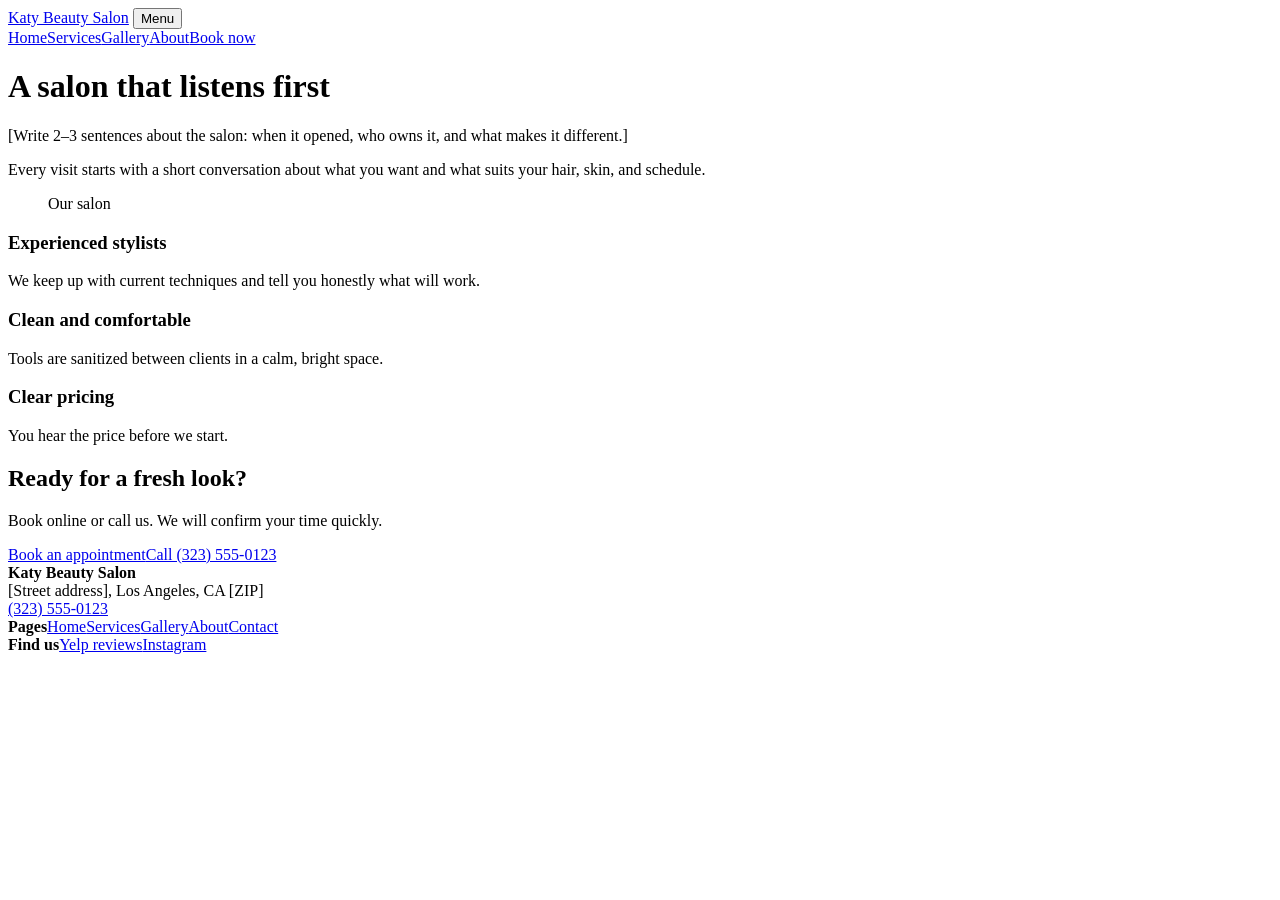
==== about.html @ 082a3955 "Add files via upload" ====
<!DOCTYPE html>
<html lang="en"><head><meta charset="utf-8"><meta name="viewport" content="width=device-width, initial-scale=1">
<title>About | Katy Beauty Salon, Los Angeles</title><meta name="description" content="About Katy Beauty Salon, a Los Angeles salon for hair, nails and skin.">
<link rel="icon" href="data:image/svg+xml,%3Csvg xmlns='http://www.w3.org/2000/svg' viewBox='0 0 100 100'%3E%3Ctext y='.9em' font-size='90'%3E💅%3C/text%3E%3C/svg%3E">
<link rel="preconnect" href="https://fonts.googleapis.com"><link rel="preconnect" href="https://fonts.gstatic.com" crossorigin>
<link href="https://fonts.googleapis.com/css2?family=Bricolage+Grotesque:opsz,wght@12..96,700;12..96,800&family=Figtree:wght@400;500;600&display=swap" rel="stylesheet">
<link rel="stylesheet" href="css/style.css"></head><body>
<header><div class="wrap"><a class="logo" href="index.html">Katy Beauty Salon</a>
<button class="menu-toggle" aria-expanded="false" aria-controls="nav">Menu</button><nav id="nav" aria-label="Main"><a href="index.html">Home</a><a href="services.html">Services</a><a href="gallery.html">Gallery</a><a href="about.html" aria-current="page">About</a><a class="btn" href="contact.html#book">Book now</a></nav></div></header>
<main>
<div class="pagehead"><div class="wrap"><h1>A salon that listens first</h1></div></div>
<section><div class="wrap split"><div><p class="lede">[Write 2–3 sentences about the salon: when it opened, who owns it, and what makes it different.]</p><p class="sub">Every visit starts with a short conversation about what you want and what suits your hair, skin, and schedule.</p></div><figure class="ph"><img src="images/about.jpg" alt="Our salon at Katy Beauty Salon" loading="lazy" onerror="this.remove()"><figcaption>Our salon</figcaption></figure></div></section>
<section class="band"><div class="wrap"><div class="cards"><div class="card"><h3>Experienced stylists</h3><p>We keep up with current techniques and tell you honestly what will work.</p></div>
<div class="card"><h3>Clean and comfortable</h3><p>Tools are sanitized between clients in a calm, bright space.</p></div><div class="card"><h3>Clear pricing</h3><p>You hear the price before we start.</p></div></div></div></section><section class="band"><div class="wrap"><h2>Ready for a fresh look?</h2><p class="sub">Book online or call us. We will confirm your time quickly.</p><div class="cta"><a class="btn" href="contact.html#book">Book an appointment</a><a class="btn ghost" href="tel:+13235550123">Call (323) 555-0123</a></div></div></section></main>
<footer><div class="wrap"><div><strong>Katy Beauty Salon</strong><br>[Street address], Los Angeles, CA [ZIP]<br><a href="tel:+13235550123">(323) 555-0123</a></div>
<div><strong>Pages</strong><a href="index.html">Home</a><a href="services.html">Services</a><a href="gallery.html">Gallery</a><a href="about.html">About</a><a href="contact.html">Contact</a></div>
<div><strong>Find us</strong><a href="https://www.yelp.com/biz/katy-beauty-salon-los-angeles-3" target="_blank" rel="noopener">Yelp reviews</a><a href="#">Instagram</a></div></div></footer>
<script src="js/main.js"></script></body></html>
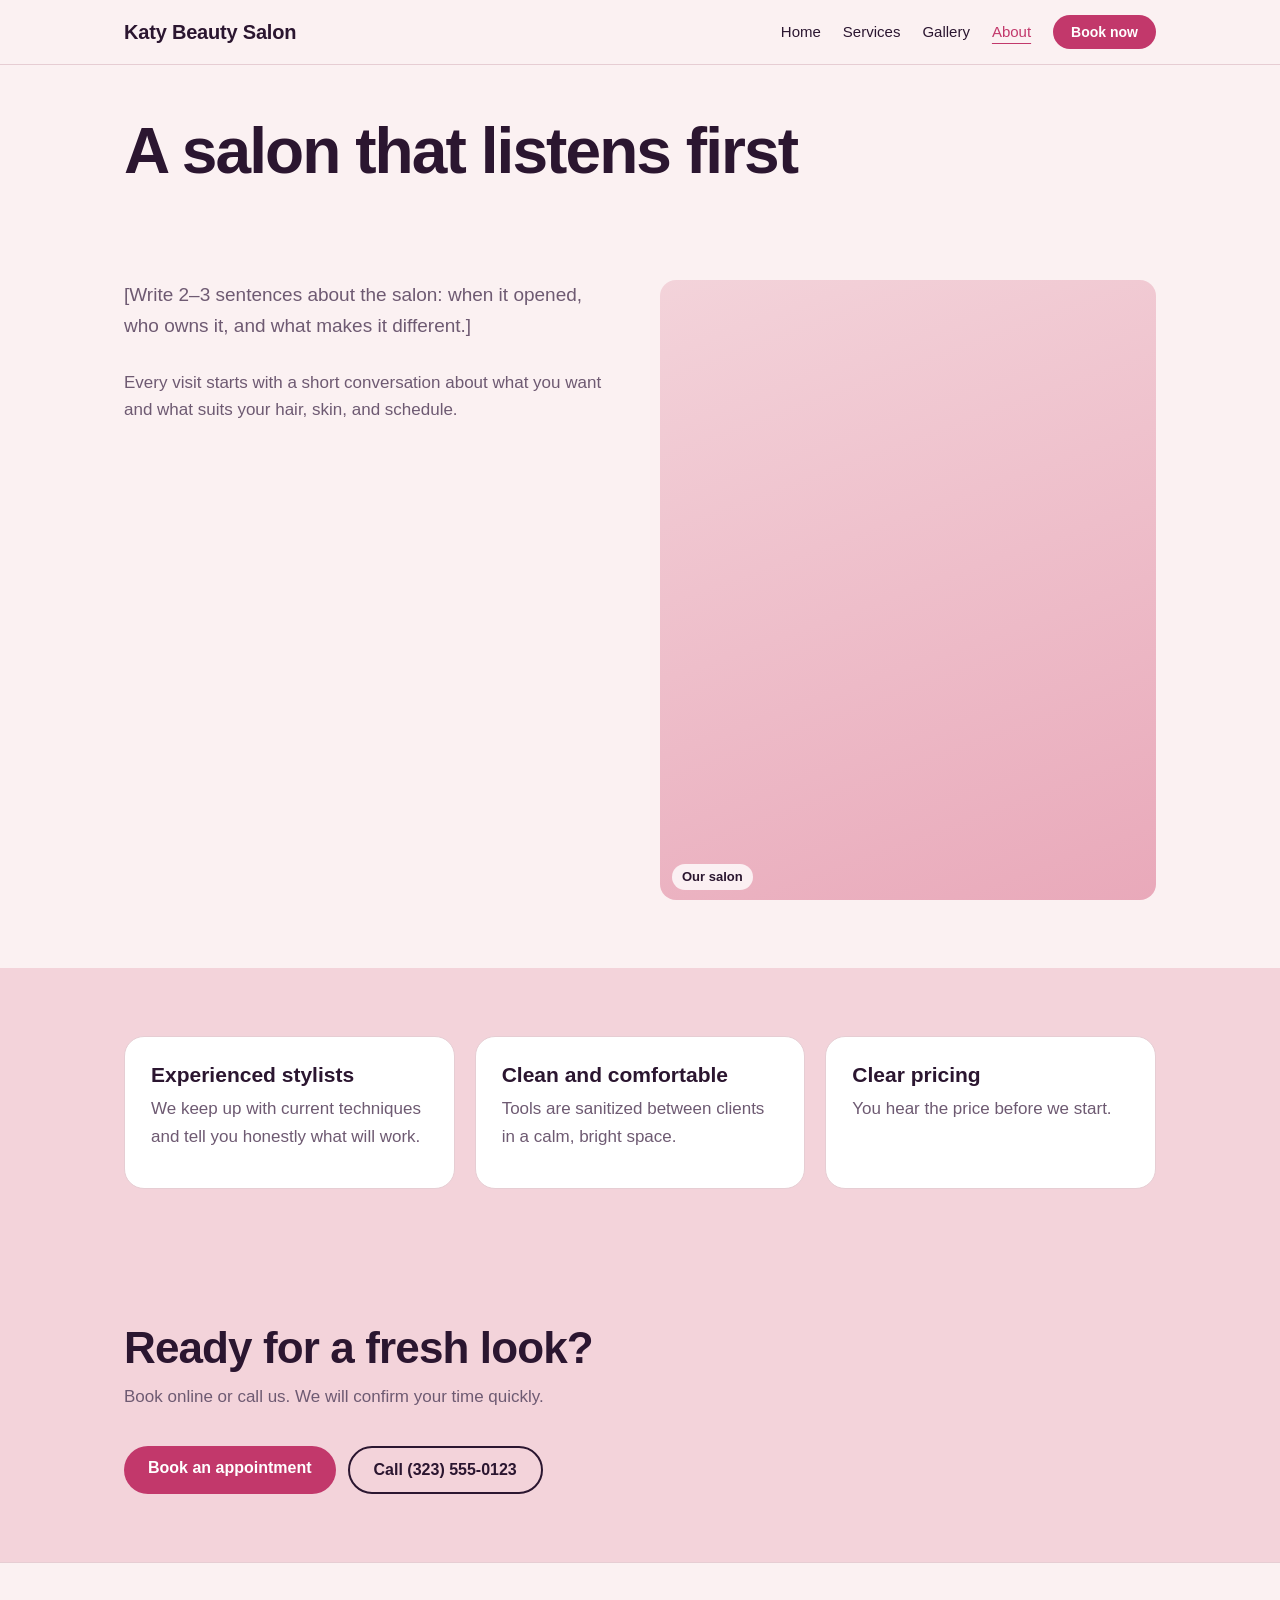
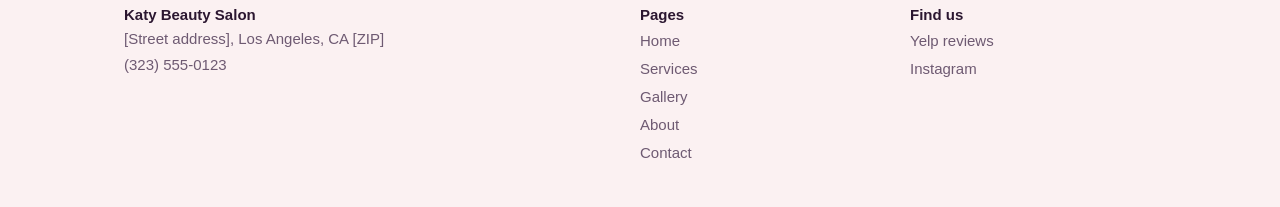
==== commit e840fb45: "Add files via upload" ====
--- a/about.html
+++ b/about.html
@@ -4,7 +4,7 @@
 <link rel="icon" href="data:image/svg+xml,%3Csvg xmlns='http://www.w3.org/2000/svg' viewBox='0 0 100 100'%3E%3Ctext y='.9em' font-size='90'%3E💅%3C/text%3E%3C/svg%3E">
 <link rel="preconnect" href="https://fonts.googleapis.com"><link rel="preconnect" href="https://fonts.gstatic.com" crossorigin>
 <link href="https://fonts.googleapis.com/css2?family=Bricolage+Grotesque:opsz,wght@12..96,700;12..96,800&family=Figtree:wght@400;500;600&display=swap" rel="stylesheet">
-<link rel="stylesheet" href="css/style.css"></head><body>
+<link rel="stylesheet" href="style.css"></head><body>
 <header><div class="wrap"><a class="logo" href="index.html">Katy Beauty Salon</a>
 <button class="menu-toggle" aria-expanded="false" aria-controls="nav">Menu</button><nav id="nav" aria-label="Main"><a href="index.html">Home</a><a href="services.html">Services</a><a href="gallery.html">Gallery</a><a href="about.html" aria-current="page">About</a><a class="btn" href="contact.html#book">Book now</a></nav></div></header>
 <main>
@@ -15,4 +15,4 @@
 <footer><div class="wrap"><div><strong>Katy Beauty Salon</strong><br>[Street address], Los Angeles, CA [ZIP]<br><a href="tel:+13235550123">(323) 555-0123</a></div>
 <div><strong>Pages</strong><a href="index.html">Home</a><a href="services.html">Services</a><a href="gallery.html">Gallery</a><a href="about.html">About</a><a href="contact.html">Contact</a></div>
 <div><strong>Find us</strong><a href="https://www.yelp.com/biz/katy-beauty-salon-los-angeles-3" target="_blank" rel="noopener">Yelp reviews</a><a href="#">Instagram</a></div></div></footer>
-<script src="js/main.js"></script></body></html>+<script src="main.js"></script></body></html>
--- a/style.css
+++ b/style.css
@@ -0,0 +1,52 @@
+:root{--bg:#FBF1F2;--surface:#fff;--ink:#2B1630;--muted:#6E5A72;--accent:#C2386B;--accent-ink:#fff;--soft:#F3D3DA;--line:#E6CDD3;
+--display:"Bricolage Grotesque","Helvetica Neue",Arial,sans-serif;--body:"Figtree","Helvetica Neue",Arial,sans-serif}
+@media(prefers-color-scheme:dark){:root{--bg:#1D0F22;--surface:#2A1830;--ink:#FBEFF1;--muted:#C9B3CC;--accent:#F07BA3;--accent-ink:#2B1630;--soft:#3C2342;--line:#47304D}}
+*{box-sizing:border-box}html{scroll-behavior:smooth}
+body{margin:0;background:var(--bg);color:var(--ink);font:400 17px/1.6 var(--body)}
+a{color:inherit}:focus-visible{outline:3px solid var(--accent);outline-offset:3px}
+.wrap{max-width:1080px;margin:0 auto;padding:0 24px}
+header{position:sticky;top:0;z-index:5;background:var(--bg);border-bottom:1px solid var(--line)}
+header .wrap{display:flex;align-items:center;justify-content:space-between;height:64px}
+.logo{font:800 20px var(--display);text-decoration:none;letter-spacing:-.01em}
+nav{display:flex;gap:22px;align-items:center}
+nav a{text-decoration:none;font-weight:500;font-size:15px}nav a:hover,nav a[aria-current]{color:var(--accent)}
+nav a[aria-current]{text-decoration:underline;text-underline-offset:6px}
+.btn{display:inline-block;background:var(--accent);color:var(--accent-ink);padding:13px 24px;border-radius:999px;text-decoration:none;border:0;font:600 16px var(--body);cursor:pointer}
+.btn:hover{filter:brightness(1.08)}.btn.ghost{background:transparent;color:var(--ink);border:2px solid var(--ink)}
+nav .btn{padding:9px 18px;font-size:14px;color:var(--accent-ink)}nav .btn:hover{color:var(--accent-ink)}
+.menu-toggle{display:none;background:none;border:2px solid var(--ink);color:var(--ink);border-radius:10px;padding:6px 12px;font:600 14px var(--body)}
+h1{font:800 clamp(42px,8vw,84px)/.96 var(--display);letter-spacing:-.03em;margin:0 0 22px}
+h2{font:800 clamp(28px,5vw,44px)/1.05 var(--display);letter-spacing:-.02em;margin:0 0 12px}
+h3{font:700 21px var(--display);margin:0 0 8px}
+.lede{font-size:19px;max-width:48ch;color:var(--muted);margin:0 0 28px}
+.sub{color:var(--muted);margin:0 0 36px;max-width:54ch}
+section{padding:68px 0}.band{background:var(--soft)}
+.hero .wrap{display:grid;grid-template-columns:1.15fr .85fr;gap:48px;align-items:center;padding-top:56px;padding-bottom:64px}
+.cta{display:flex;gap:12px;flex-wrap:wrap}
+.arch{aspect-ratio:3/4;border-radius:999px 999px 24px 24px;max-width:380px;width:100%;justify-self:center;
+background:url(images/hero.jpg) center/cover,linear-gradient(180deg,#F6A8A0,#E96F8E 45%,#7A2F6B)}
+.pagehead{padding:56px 0 8px}.pagehead h1{font-size:clamp(38px,6vw,64px)}
+.cards{display:grid;grid-template-columns:repeat(3,1fr);gap:20px}
+.card{background:var(--surface);border:1px solid var(--line);border-radius:20px;padding:26px}
+.card p{color:var(--muted);margin:0 0 12px}.card a{font-weight:600;color:var(--accent)}
+.price li{display:flex;justify-content:space-between;gap:12px;padding:10px 0;border-top:1px solid var(--line)}
+.price{list-style:none;margin:0;padding:0}.price li:first-child{border-top:0}.price b{color:var(--accent);font-weight:600;white-space:nowrap}
+.grid{display:grid;grid-template-columns:repeat(3,1fr);gap:14px}
+.grid.two{grid-template-columns:repeat(2,1fr)}
+.ph{aspect-ratio:4/5;border-radius:16px;overflow:hidden;background:linear-gradient(160deg,var(--soft),#E9A9BA);position:relative;margin:0}
+.ph img{width:100%;height:100%;object-fit:cover;display:block;position:absolute;inset:0}
+.ph figcaption{position:absolute;left:12px;bottom:10px;font-size:13px;font-weight:600;color:#2B1630;background:rgba(255,255,255,.8);padding:3px 10px;border-radius:99px}
+.ph img+figcaption{display:none}
+.split{display:grid;grid-template-columns:1fr 1fr;gap:40px;align-items:start}
+.hours{width:100%;border-collapse:collapse}.hours td{padding:9px 0;border-bottom:1px solid var(--line)}.hours td:last-child{text-align:right;color:var(--muted)}
+form{display:grid;gap:14px;background:var(--surface);border:1px solid var(--line);border-radius:20px;padding:26px}
+label{font-weight:600;font-size:14px;display:grid;gap:6px}
+input,select,textarea{font:400 16px var(--body);padding:12px 14px;border:1px solid var(--line);border-radius:12px;background:var(--bg);color:var(--ink);width:100%}
+.note{font-size:14px;color:var(--muted);margin:0;min-height:1.4em}
+footer{border-top:1px solid var(--line);padding:40px 0;color:var(--muted);font-size:15px}
+footer .wrap{display:grid;grid-template-columns:2fr 1fr 1fr;gap:24px}footer a{display:block;text-decoration:none;padding:2px 0}footer a:hover{color:var(--accent)}
+footer strong{color:var(--ink)}
+@media(max-width:820px){
+.hero .wrap,.split,.cards,footer .wrap{grid-template-columns:1fr}.grid{grid-template-columns:repeat(2,1fr)}.arch{max-width:260px}
+.menu-toggle{display:block}nav{display:none;position:absolute;top:64px;left:0;right:0;background:var(--bg);border-bottom:1px solid var(--line);flex-direction:column;align-items:flex-start;padding:16px 24px;gap:14px}
+nav.open{display:flex}}
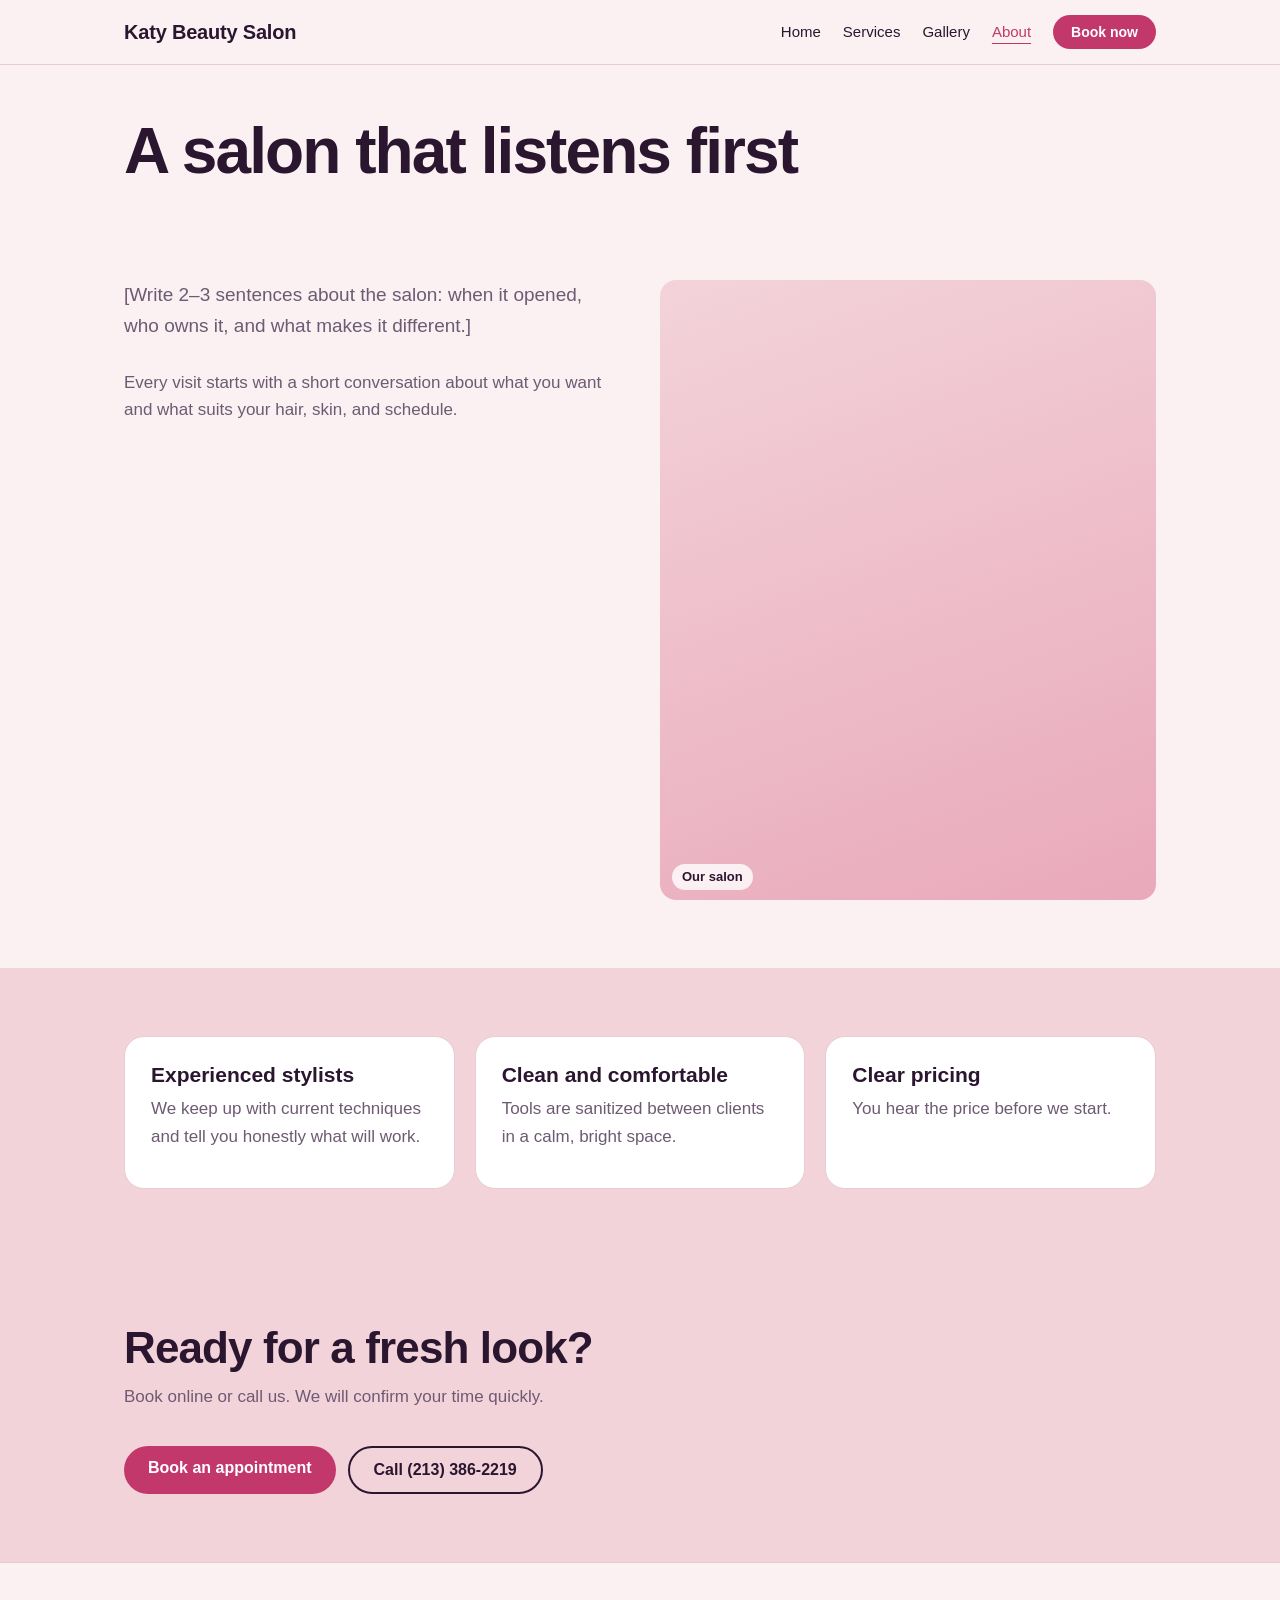
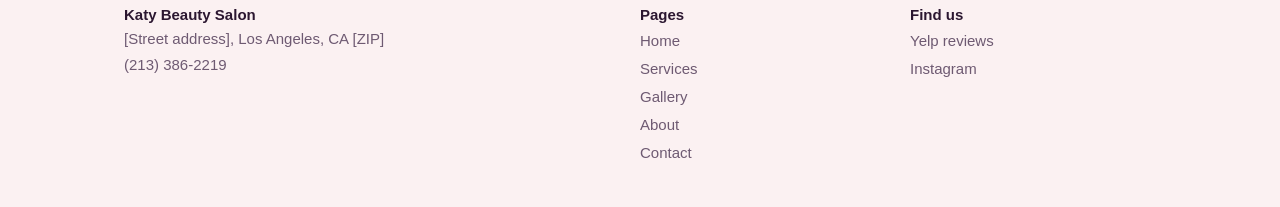
==== commit 630d47f1: "Add files via upload" ====
--- a/about.html
+++ b/about.html
@@ -11,8 +11,8 @@
 <div class="pagehead"><div class="wrap"><h1>A salon that listens first</h1></div></div>
 <section><div class="wrap split"><div><p class="lede">[Write 2–3 sentences about the salon: when it opened, who owns it, and what makes it different.]</p><p class="sub">Every visit starts with a short conversation about what you want and what suits your hair, skin, and schedule.</p></div><figure class="ph"><img src="images/about.jpg" alt="Our salon at Katy Beauty Salon" loading="lazy" onerror="this.remove()"><figcaption>Our salon</figcaption></figure></div></section>
 <section class="band"><div class="wrap"><div class="cards"><div class="card"><h3>Experienced stylists</h3><p>We keep up with current techniques and tell you honestly what will work.</p></div>
-<div class="card"><h3>Clean and comfortable</h3><p>Tools are sanitized between clients in a calm, bright space.</p></div><div class="card"><h3>Clear pricing</h3><p>You hear the price before we start.</p></div></div></div></section><section class="band"><div class="wrap"><h2>Ready for a fresh look?</h2><p class="sub">Book online or call us. We will confirm your time quickly.</p><div class="cta"><a class="btn" href="contact.html#book">Book an appointment</a><a class="btn ghost" href="tel:+13235550123">Call (323) 555-0123</a></div></div></section></main>
-<footer><div class="wrap"><div><strong>Katy Beauty Salon</strong><br>[Street address], Los Angeles, CA [ZIP]<br><a href="tel:+13235550123">(323) 555-0123</a></div>
+<div class="card"><h3>Clean and comfortable</h3><p>Tools are sanitized between clients in a calm, bright space.</p></div><div class="card"><h3>Clear pricing</h3><p>You hear the price before we start.</p></div></div></div></section><section class="band"><div class="wrap"><h2>Ready for a fresh look?</h2><p class="sub">Book online or call us. We will confirm your time quickly.</p><div class="cta"><a class="btn" href="contact.html#book">Book an appointment</a><a class="btn ghost" href="tel:+12133862219">Call (213) 386-2219</a></div></div></section></main>
+<footer><div class="wrap"><div><strong>Katy Beauty Salon</strong><br>[Street address], Los Angeles, CA [ZIP]<br><a href="tel:+12133862219">(213) 386-2219</a></div>
 <div><strong>Pages</strong><a href="index.html">Home</a><a href="services.html">Services</a><a href="gallery.html">Gallery</a><a href="about.html">About</a><a href="contact.html">Contact</a></div>
 <div><strong>Find us</strong><a href="https://www.yelp.com/biz/katy-beauty-salon-los-angeles-3" target="_blank" rel="noopener">Yelp reviews</a><a href="#">Instagram</a></div></div></footer>
 <script src="main.js"></script></body></html>
